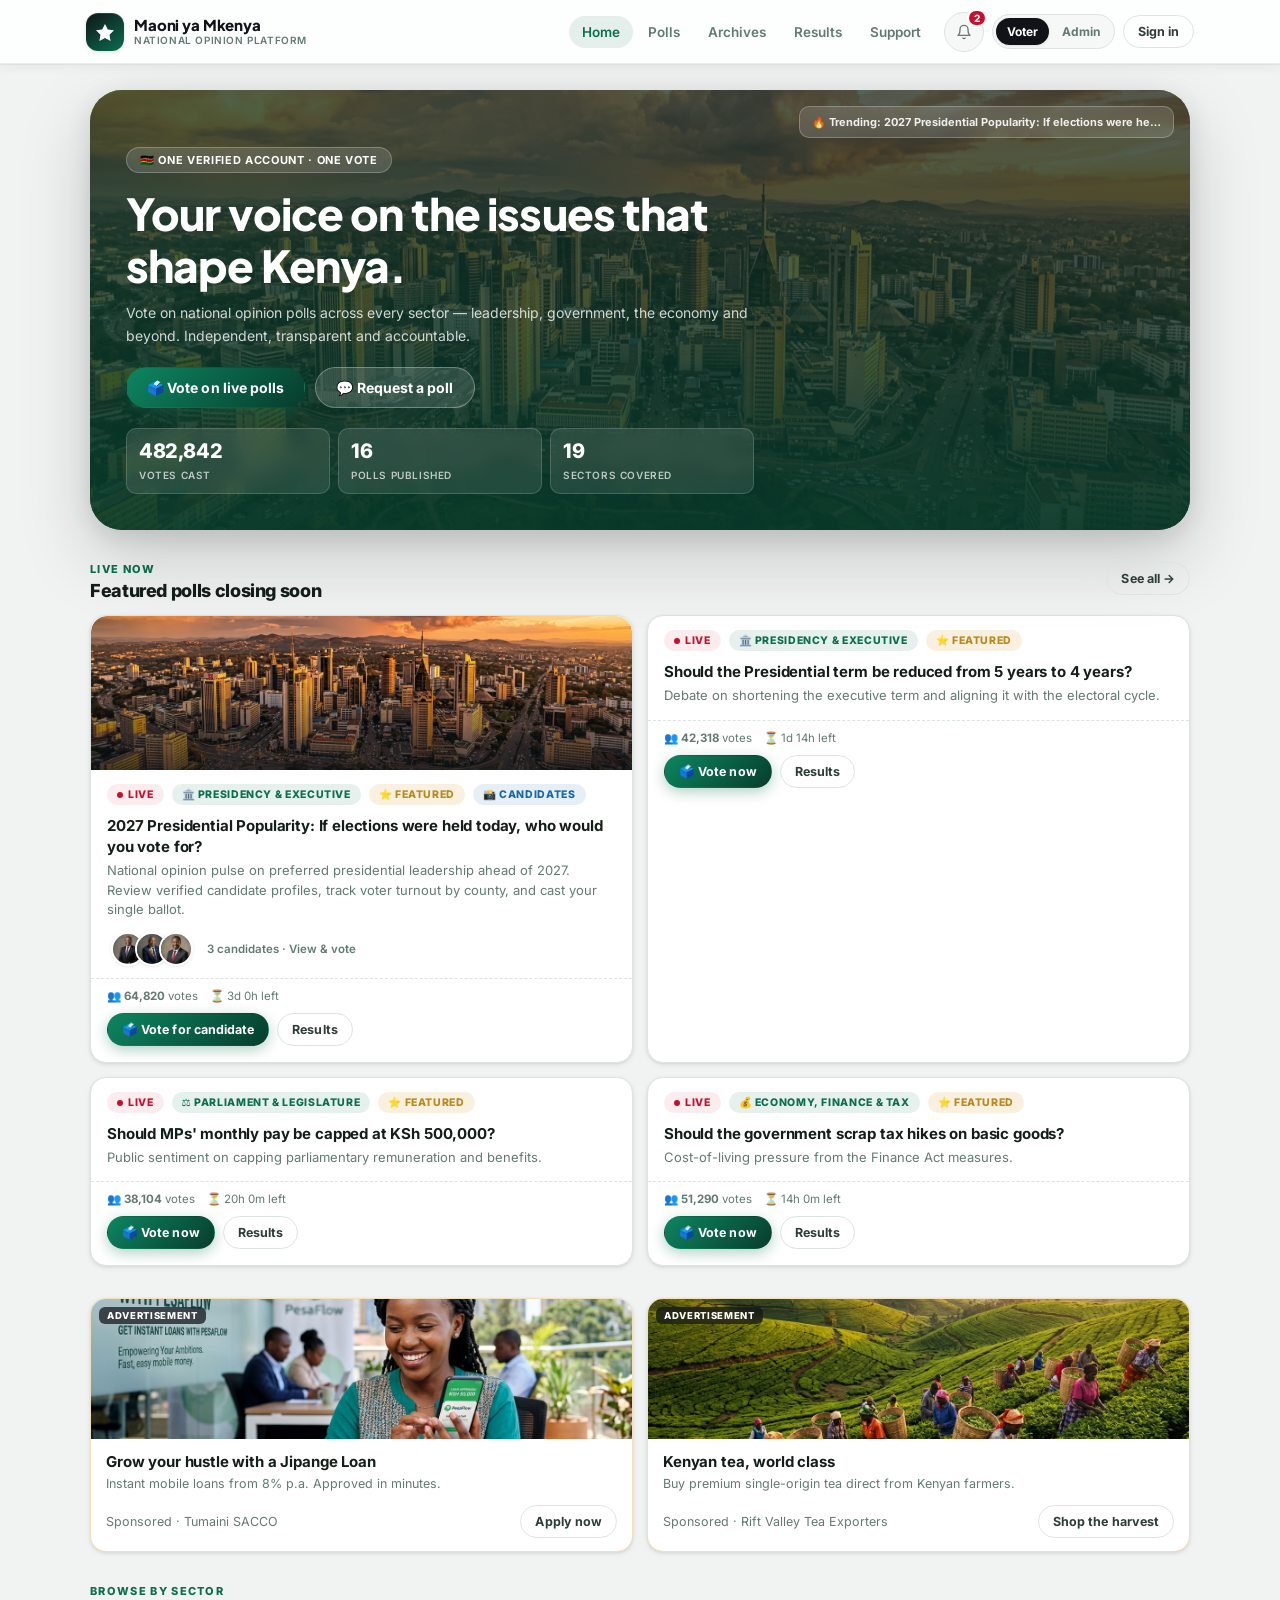
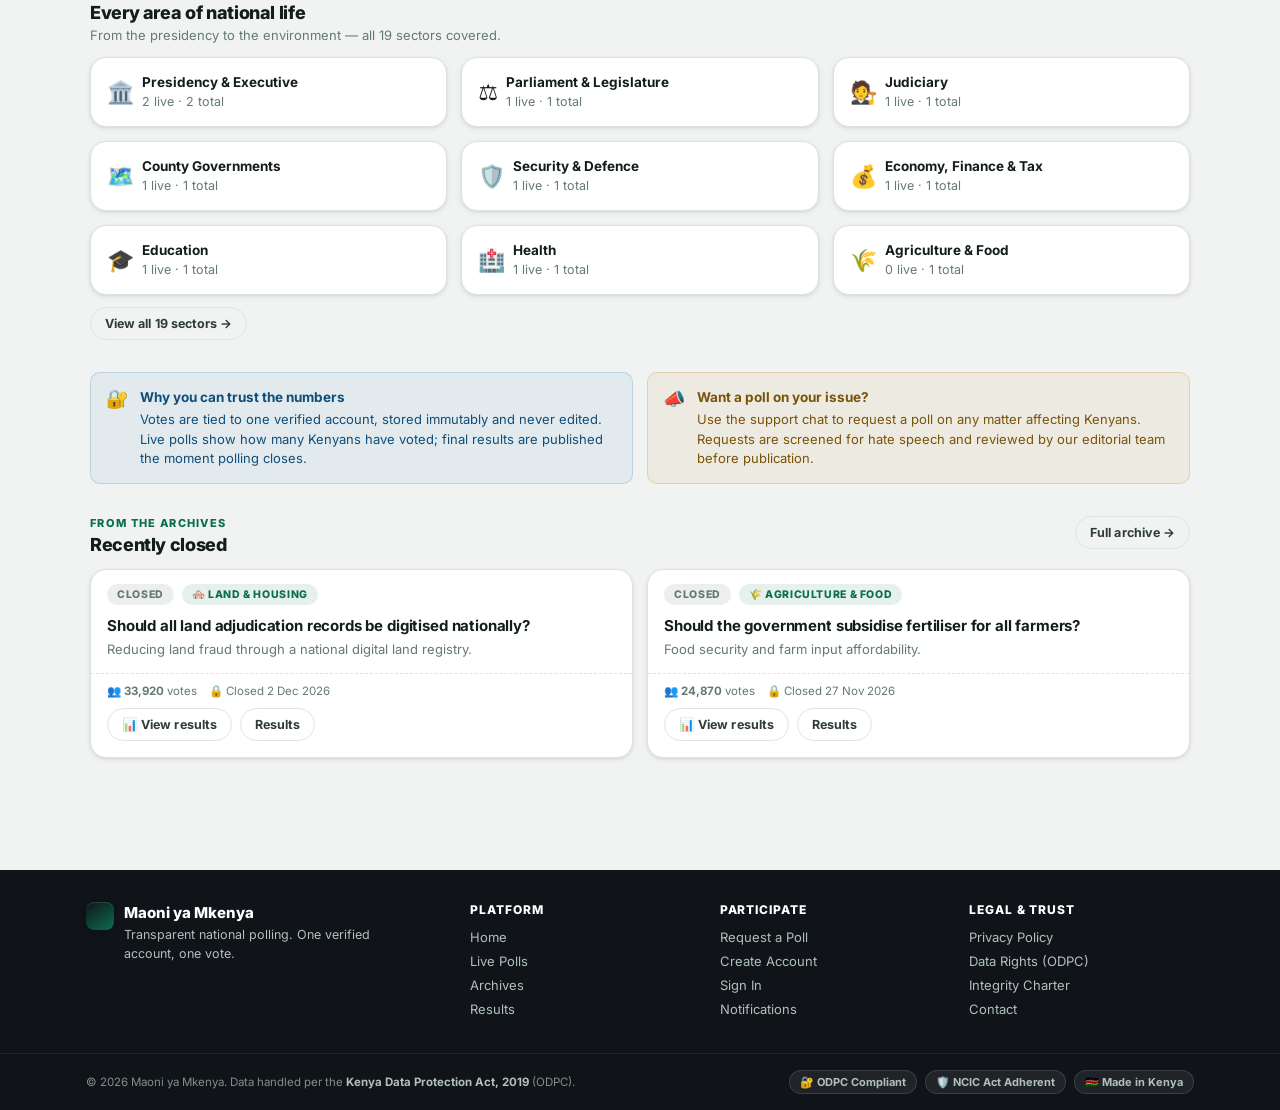
==== index.html @ e94c08b5 "feat: initial commit of Maoni ya Mkenya national polling platform with candidate photo polls" ====
<!DOCTYPE html>
<html lang="en">
<head>
  <meta charset="UTF-8" />
  <meta name="viewport" content="width=device-width, initial-scale=1.0, viewport-fit=cover" />
  <meta name="theme-color" content="#0b6e4f" />

  <!-- SEO -->
  <title>Maoni ya Mkenya — Kenya's National Opinion &amp; Polling Platform</title>
  <meta name="description" content="Vote on national opinion polls across every sector of Kenyan leadership, government and public life. One verified account, one vote. Transparent, independent and accountable." />
  <meta name="keywords" content="Kenya polls, national opinion, Kenya voting, Maoni ya Mkenya, Kenya democracy, citizen polls, Kenya government" />
  <link rel="canonical" href="https://maoniyamkenya.co.ke/" />

  <!-- Open Graph -->
  <meta property="og:type" content="website" />
  <meta property="og:site_name" content="Maoni ya Mkenya" />
  <meta property="og:title" content="Maoni ya Mkenya — Kenya's National Opinion Platform" />
  <meta property="og:description" content="Your voice on the issues that shape Kenya. Vote on national polls across every sector — leadership, economy, health, education and more." />
  <meta property="og:image" content="https://maoniyamkenya.co.ke/og-image.jpg" />
  <meta property="og:url" content="https://maoniyamkenya.co.ke/" />

  <!-- Twitter Card -->
  <meta name="twitter:card" content="summary_large_image" />
  <meta name="twitter:title" content="Maoni ya Mkenya — Kenya's National Opinion Platform" />
  <meta name="twitter:description" content="Vote on national polls. One verified account, one vote." />

  <!-- Schema.org -->
  <script type="application/ld+json">
  {
    "@context": "https://schema.org",
    "@type": "WebSite",
    "name": "Maoni ya Mkenya",
    "url": "https://maoniyamkenya.co.ke/",
    "description": "Kenya's national opinion and polling platform",
    "potentialAction": {
      "@type": "SearchAction",
      "target": "https://maoniyamkenya.co.ke/#/polls?q={search_term_string}",
      "query-input": "required name=search_term_string"
    }
  }
  </script>

  <!-- Favicon (inline SVG as data URI) -->
  <link rel="icon" type="image/svg+xml" href="data:image/svg+xml,%3Csvg xmlns='http://www.w3.org/2000/svg' viewBox='0 0 32 32'%3E%3Crect width='32' height='32' rx='8' fill='%23101418'/%3E%3Crect y='10' width='32' height='4' fill='%230b6e4f'/%3E%3Crect y='18' width='32' height='4' fill='%230b6e4f'/%3E%3Crect y='14' width='32' height='4' fill='%23c8102e'/%3E%3Ctext x='16' y='26' text-anchor='middle' fill='white' font-size='10' font-weight='800' font-family='system-ui'%3EMY%3C/text%3E%3C/svg%3E" />
  <link rel="apple-touch-icon" href="data:image/svg+xml,%3Csvg xmlns='http://www.w3.org/2000/svg' viewBox='0 0 32 32'%3E%3Crect width='32' height='32' rx='8' fill='%230b6e4f'/%3E%3Ctext x='16' y='22' text-anchor='middle' fill='white' font-size='14' font-weight='800' font-family='system-ui'%3EMY%3C/text%3E%3C/svg%3E" />

  <!-- Google Fonts -->
  <link rel="preconnect" href="https://fonts.googleapis.com" />
  <link rel="preconnect" href="https://fonts.gstatic.com" crossorigin />
  <link href="https://fonts.googleapis.com/css2?family=Inter:wght@400;500;600;700;800;900&family=Plus+Jakarta+Sans:wght@700;800;900&display=swap" rel="stylesheet" />

  <link rel="stylesheet" href="styles.css" />
</head>
<body>
  <header id="app-header">
    <div class="header-inner">
      <a class="brand" href="#/home" id="brand-link">
        <div class="brand-mark">
          <svg width="20" height="20" viewBox="0 0 20 20" fill="none" xmlns="http://www.w3.org/2000/svg">
            <path d="M10 2L12.8 7.4L19 8.3L14.5 12.7L15.6 19L10 16L4.4 19L5.5 12.7L1 8.3L7.2 7.4L10 2Z" fill="white" stroke="none"/>
          </svg>
        </div>
        <span class="brand-text">
          <strong>Maoni ya Mkenya</strong>
          <small>National Opinion Platform</small>
        </span>
      </a>

      <nav id="desktop-nav" class="top-nav" aria-label="Main navigation">
        <a href="#/home" data-nav="home">Home</a>
        <a href="#/polls" data-nav="polls">Polls</a>
        <a href="#/archives" data-nav="archives">Archives</a>
        <a href="#/results" data-nav="results">Results</a>
        <a href="#/support" data-nav="support">Support</a>
        <a href="#/admin" data-nav="admin" class="admin-only">Admin</a>
      </nav>

      <div class="header-actions">
        <a href="#/notifications" class="icon-btn" id="notif-btn" title="Notifications" aria-label="Notifications">
          <svg width="16" height="16" viewBox="0 0 24 24" fill="none" stroke="currentColor" stroke-width="2" stroke-linecap="round" stroke-linejoin="round"><path d="M18 8A6 6 0 0 0 6 8c0 7-3 9-3 9h18s-3-2-3-9"/><path d="M13.73 21a2 2 0 0 1-3.46 0"/></svg>
          <span class="badge" id="notif-count">0</span>
        </a>
        <div class="role-switch" id="role-switch" title="Switch viewer role">
          <button type="button" data-role="user" class="active" id="role-voter">Voter</button>
          <button type="button" data-role="admin" id="role-admin">Admin</button>
        </div>
        <a href="#/login" class="btn btn-ghost btn-sm" id="auth-btn">Sign in</a>
      </div>
    </div>
    <div id="session-strip" class="session-strip hidden"></div>
  </header>

  <main id="view" class="view" aria-live="polite" aria-atomic="false"></main>

  <footer id="app-footer">
    <div class="footer-inner">
      <div class="footer-brand">
        <div class="footer-logo">
          <div class="brand-mark brand-mark-sm"></div>
          <div>
            <strong>Maoni ya Mkenya</strong>
            <p>Transparent national polling. One verified account, one vote.</p>
          </div>
        </div>
      </div>
      <div class="footer-col">
        <h4>Platform</h4>
        <a href="#/home">Home</a>
        <a href="#/polls">Live Polls</a>
        <a href="#/archives">Archives</a>
        <a href="#/results">Results</a>
      </div>
      <div class="footer-col">
        <h4>Participate</h4>
        <a href="#/support">Request a Poll</a>
        <a href="#/signup">Create Account</a>
        <a href="#/login">Sign In</a>
        <a href="#/notifications">Notifications</a>
      </div>
      <div class="footer-col">
        <h4>Legal &amp; Trust</h4>
        <a href="#">Privacy Policy</a>
        <a href="#">Data Rights (ODPC)</a>
        <a href="#">Integrity Charter</a>
        <a href="#">Contact</a>
      </div>
    </div>
    <div class="footer-bottom">
      <div class="footer-bottom-inner">
        <p>© 2026 Maoni ya Mkenya. Data handled per the <strong>Kenya Data Protection Act, 2019</strong> (ODPC).</p>
        <div class="footer-badges">
          <span class="footer-badge">🔐 ODPC Compliant</span>
          <span class="footer-badge">🛡️ NCIC Act Adherent</span>
          <span class="footer-badge">🇰🇪 Made in Kenya</span>
        </div>
      </div>
    </div>
  </footer>

  <nav id="mobile-nav" class="bottom-nav" aria-label="Mobile navigation">
    <a href="#/home" data-nav="home" id="mn-home"><span>🏠</span>Home</a>
    <a href="#/polls" data-nav="polls" id="mn-polls"><span>🗳️</span>Polls</a>
    <a href="#/archives" data-nav="archives" id="mn-archives"><span>🗄️</span>Archive</a>
    <a href="#/support" data-nav="support" id="mn-support"><span>💬</span>Support</a>
    <a href="#/admin" data-nav="admin" class="admin-only" id="mn-admin"><span>📊</span>Admin</a>
  </nav>

  <div id="toast-root" class="toast-root" aria-live="assertive"></div>
  <div id="modal-root" role="dialog" aria-modal="true"></div>

  <!-- Page transition overlay -->
  <div id="page-transition" class="page-transition" aria-hidden="true"></div>

  <script src="app.js"></script>
</body>
</html>
---- styles.css ----
/* ============================================================
   Maoni ya Mkenya — Design System v2.0 (Market-Ready)
   Mobile-first. Kenya flag colours + modern premium UI.
   Inter + Plus Jakarta Sans typography.
   ============================================================ */

/* ---------- Google Fonts fallback stack ---------- */
@import url('https://fonts.googleapis.com/css2?family=Inter:wght@400;500;600;700;800;900&family=Plus+Jakarta+Sans:wght@700;800;900&display=swap');

:root {
  /* Brand colours */
  --ke-black:      #101418;
  --ke-ink:        #1b2228;
  --ke-red:        #c8102e;
  --ke-red-deep:   #8f0b20;
  --ke-green:      #0b6e4f;
  --ke-green-2:    #0d8560;
  --ke-green-deep: #073d2c;
  --ke-white:      #ffffff;
  --ke-gold:       #d9a441;
  --ke-gold-deep:  #b8891e;

  /* Semantic surface */
  --bg:        #f0f3f2;
  --bg-2:      #e8ede9;
  --surface:   #ffffff;
  --surface-2: #f5f8f6;
  --surface-3: #edf2ef;
  --line:      #dde4e0;
  --line-2:    #c8d2ce;
  --text:      #141e18;
  --text-2:    #2e3d36;
  --muted:     #637a72;
  --muted-2:   #8a9e97;

  /* Status */
  --ok:     #0b6e4f;
  --warn:   #c98a15;
  --danger: #c8102e;
  --info:   #1668a8;

  /* Radius */
  --r-xs: 6px;
  --r-s:  10px;
  --r:    16px;
  --r-l:  22px;
  --r-xl: 32px;

  /* Shadow */
  --sh-xs: 0 1px 2px rgba(16,20,24,.04), 0 1px 4px rgba(16,20,24,.06);
  --sh-s:  0 2px 6px rgba(16,20,24,.06), 0 1px 3px rgba(16,20,24,.08);
  --sh:    0 6px 20px rgba(16,20,24,.09), 0 2px 6px rgba(16,20,24,.06);
  --sh-l:  0 16px 48px rgba(16,20,24,.14), 0 4px 12px rgba(16,20,24,.08);
  --sh-xl: 0 28px 72px rgba(16,20,24,.18), 0 8px 24px rgba(16,20,24,.1);

  /* Layout */
  --header-h: 64px;
  --maxw:     1140px;

  /* Transitions */
  --t-fast: .12s ease;
  --t:      .22s ease;
  --t-slow: .4s cubic-bezier(.22,1,.36,1);
}

/* ---------- Reset ---------- */
*, *::before, *::after { box-sizing: border-box; }

html {
  scroll-behavior: smooth;
  font-size: 16px;
}

html, body {
  margin: 0; padding: 0;
  background: var(--bg);
  color: var(--text);
  -webkit-font-smoothing: antialiased;
  -moz-osx-font-smoothing: grayscale;
  text-rendering: optimizeLegibility;
}

body {
  font-family: 'Inter', 'Segoe UI', system-ui, -apple-system, 'Helvetica Neue', Arial, sans-serif;
  padding-top: var(--header-h);
  padding-bottom: 80px; /* space for mobile bottom nav */
  min-height: 100vh;
}

img { max-width: 100%; display: block; object-fit: cover; }
a { color: inherit; text-decoration: none; }
button { font: inherit; cursor: pointer; }
input, select, textarea { font: inherit; }

.hidden { display: none !important; }

/* ---------- Header ---------- */
#app-header {
  position: fixed;
  top: 0; left: 0; right: 0;
  z-index: 50;
  height: var(--header-h);
  background: rgba(255, 255, 255, .88);
  backdrop-filter: saturate(180%) blur(16px);
  -webkit-backdrop-filter: saturate(180%) blur(16px);
  border-bottom: 1px solid rgba(220, 232, 226, .7);
  box-shadow: 0 1px 0 rgba(16,20,24,.04), 0 2px 12px rgba(16,20,24,.06);
}

.header-inner {
  max-width: var(--maxw);
  margin: 0 auto;
  height: 100%;
  display: flex;
  align-items: center;
  gap: 10px;
  padding: 0 16px;
}

/* Brand */
.brand {
  display: flex;
  align-items: center;
  gap: 10px;
  margin-right: auto;
  text-decoration: none;
}

.brand-mark {
  width: 38px; height: 38px;
  border-radius: 12px;
  background: linear-gradient(145deg, var(--ke-black) 0%, var(--ke-green) 100%);
  display: grid;
  place-items: center;
  box-shadow: var(--sh-s), inset 0 1px 0 rgba(255,255,255,.12);
  transition: transform var(--t-fast), box-shadow var(--t-fast);
  flex-shrink: 0;
}

.brand-mark-sm {
  width: 28px; height: 28px;
  border-radius: 8px;
  background: linear-gradient(145deg, var(--ke-black), var(--ke-green));
}

.brand:hover .brand-mark {
  transform: scale(1.06) rotate(-2deg);
  box-shadow: var(--sh);
}

.brand-text {
  display: flex;
  flex-direction: column;
  line-height: 1.1;
}

.brand-text strong {
  font-family: 'Plus Jakarta Sans', 'Inter', system-ui, sans-serif;
  font-size: 15px;
  font-weight: 800;
  color: var(--ke-black);
  letter-spacing: -.01em;
}

.brand-text small {
  font-size: 10px;
  font-weight: 600;
  color: var(--muted);
  letter-spacing: .06em;
  text-transform: uppercase;
  margin-top: 1px;
}

/* Desktop nav */
.top-nav { display: none; gap: 2px; }

.top-nav a {
  padding: 8px 13px;
  border-radius: 999px;
  font-size: 13.5px;
  font-weight: 600;
  color: var(--muted);
  transition: background var(--t-fast), color var(--t-fast);
}

.top-nav a:hover {
  background: var(--surface-3);
  color: var(--text);
}

.top-nav a.active {
  background: rgba(11, 110, 79, .1);
  color: var(--ke-green);
}

/* Header actions */
.header-actions { display: flex; align-items: center; gap: 8px; }

.icon-btn {
  position: relative;
  width: 40px; height: 40px;
  display: grid; place-items: center;
  border-radius: 50%;
  background: var(--surface-2);
  border: 1px solid var(--line);
  color: var(--muted);
  font-size: 16px;
  transition: background var(--t-fast), border-color var(--t-fast), transform var(--t-fast);
}

.icon-btn:hover {
  background: var(--surface-3);
  border-color: var(--line-2);
  transform: scale(1.05);
}

.badge {
  position: absolute; top: -4px; right: -4px;
  min-width: 18px; height: 18px; padding: 0 5px;
  background: var(--ke-red);
  color: #fff;
  border-radius: 999px;
  font-size: 10px; font-weight: 800;
  display: grid; place-items: center;
  border: 2px solid #fff;
  animation: badge-pop .3s cubic-bezier(.34,1.56,.64,1);
}

@keyframes badge-pop {
  from { transform: scale(0); }
  to { transform: scale(1); }
}

/* Role switch */
.role-switch {
  display: none;
  background: var(--surface-2);
  border: 1px solid var(--line);
  border-radius: 999px;
  padding: 3px;
  gap: 2px;
}

.role-switch button {
  border: 0; background: none;
  font-size: 12px; font-weight: 700;
  color: var(--muted);
  padding: 6px 11px; border-radius: 999px;
  transition: all var(--t-fast);
}

.role-switch button.active {
  background: var(--ke-black);
  color: #fff;
  box-shadow: var(--sh-xs);
}

/* Session strip */
.session-strip {
  max-width: var(--maxw);
  margin: 0 auto;
  padding: 6px 16px 10px;
  font-size: 12px;
  color: var(--muted);
  display: flex;
  align-items: center;
  gap: 8px;
  flex-wrap: wrap;
  border-top: 1px solid var(--line);
}

.session-strip .pill {
  background: rgba(11, 110, 79, .1);
  color: var(--ke-green);
  border-radius: 999px;
  padding: 3px 10px;
  font-weight: 700;
  font-size: 11.5px;
}

/* ---------- Buttons ---------- */
.btn {
  display: inline-flex;
  align-items: center;
  justify-content: center;
  gap: 7px;
  border: 1.5px solid transparent;
  border-radius: 999px;
  padding: 11px 20px;
  font-size: 14px;
  font-weight: 700;
  letter-spacing: .005em;
  background: var(--ke-green);
  color: #fff;
  transition: transform var(--t-fast), box-shadow var(--t-fast), background var(--t-fast), border-color var(--t-fast);
  white-space: nowrap;
  cursor: pointer;
  text-decoration: none;
  position: relative;
  overflow: hidden;
}

.btn::after {
  content: '';
  position: absolute;
  inset: 0;
  background: rgba(255,255,255,0);
  transition: background var(--t-fast);
  border-radius: inherit;
}

.btn:hover::after { background: rgba(255,255,255,.1); }

.btn:hover {
  transform: translateY(-2px);
  box-shadow: var(--sh);
}

.btn:active { transform: translateY(0); box-shadow: none; }

.btn-primary {
  background: linear-gradient(135deg, var(--ke-green-2), var(--ke-green-deep));
  box-shadow: 0 4px 14px rgba(11,110,79,.32);
}

.btn-primary:hover {
  box-shadow: 0 8px 24px rgba(11,110,79,.4);
}

.btn-red {
  background: linear-gradient(135deg, var(--ke-red), var(--ke-red-deep));
  box-shadow: 0 4px 14px rgba(200,16,46,.28);
}

.btn-dark {
  background: linear-gradient(135deg, #1b2228, var(--ke-black));
  box-shadow: 0 4px 14px rgba(16,20,24,.24);
}

.btn-ghost {
  background: transparent;
  color: var(--text-2);
  border-color: var(--line);
}

.btn-ghost:hover {
  background: var(--surface-2);
  border-color: var(--line-2);
}

.btn-block { width: 100%; }
.btn-sm { padding: 8px 14px; font-size: 12.5px; }
.btn-xs { padding: 5px 10px; font-size: 11.5px; }
.btn[disabled] { opacity: .5; pointer-events: none; cursor: not-allowed; }

/* ---------- Layout ---------- */
.view {
  max-width: var(--maxw);
  margin: 0 auto;
  padding: 20px 14px 36px;
  animation: view-enter .3s cubic-bezier(.22,1,.36,1);
}

@keyframes view-enter {
  from { opacity: 0; transform: translateY(10px); }
  to   { opacity: 1; transform: none; }
}

.section { margin-bottom: 32px; }

.section-head {
  display: flex;
  align-items: flex-start;
  justify-content: space-between;
  gap: 10px;
  margin-bottom: 14px;
}

.section-head h2 { font-size: 18px; margin: 0; font-weight: 800; letter-spacing: -.02em; }
.section-head p  { margin: 4px 0 0; font-size: 13px; color: var(--muted); }

.eyebrow {
  font-size: 11px;
  font-weight: 800;
  letter-spacing: .12em;
  text-transform: uppercase;
  color: var(--ke-green);
  display: block;
  margin-bottom: 4px;
}

.grid { display: grid; gap: 14px; }
.grid-2 { grid-template-columns: 1fr; }
.grid-3 { grid-template-columns: 1fr; }

/* ---------- Cards ---------- */
.card {
  background: var(--surface);
  border: 1px solid var(--line);
  border-radius: var(--r);
  box-shadow: var(--sh-s);
  overflow: hidden;
  transition: transform var(--t), box-shadow var(--t), border-color var(--t);
}

.card:hover {
  transform: translateY(-2px);
  box-shadow: var(--sh);
  border-color: var(--line-2);
}

.card-pad { padding: 16px; }
.card-head { padding: 16px 16px 0; }
.card-title { font-size: 15px; font-weight: 700; margin: 0 0 4px; line-height: 1.4; letter-spacing: -.01em; }
.card-desc { font-size: 13px; color: var(--muted); margin: 0; line-height: 1.5; }

/* ---------- Hero ---------- */
.hero {
  position: relative;
  border-radius: var(--r-xl);
  overflow: hidden;
  color: #fff;
  min-height: 320px;
  display: flex;
  align-items: flex-end;
  background: linear-gradient(150deg, rgba(7,61,44,.96), rgba(16,20,24,.94));
  box-shadow: var(--sh-xl);
  isolation: isolate;
}

.hero-media {
  position: absolute;
  inset: 0;
  background-size: cover;
  background-position: center;
  opacity: .4;
  transition: opacity .6s ease;
  will-change: opacity;
}

.hero::before {
  content: '';
  position: absolute;
  inset: 0;
  background: linear-gradient(
    to top,
    rgba(7,61,44,.85) 0%,
    rgba(7,61,44,.4) 50%,
    rgba(16,20,24,.3) 100%
  );
  z-index: 1;
}

.hero-content {
  position: relative;
  z-index: 2;
  padding: 28px 22px;
  max-width: 680px;
  width: 100%;
}

.hero-tag {
  display: inline-flex;
  align-items: center;
  gap: 6px;
  background: rgba(255,255,255,.14);
  border: 1px solid rgba(255,255,255,.24);
  border-radius: 999px;
  padding: 5px 13px;
  font-size: 11px;
  font-weight: 700;
  letter-spacing: .06em;
  text-transform: uppercase;
  margin-bottom: 14px;
  backdrop-filter: blur(8px);
}

.hero h1 {
  font-family: 'Plus Jakarta Sans', 'Inter', system-ui, sans-serif;
  font-size: 26px;
  line-height: 1.2;
  margin: 0 0 10px;
  font-weight: 900;
  letter-spacing: -.02em;
}

.hero p { font-size: 14px; color: rgba(255,255,255,.8); margin: 0 0 20px; line-height: 1.6; }

.hero-actions { display: flex; gap: 10px; flex-wrap: wrap; }

.hero-stats {
  display: grid;
  grid-template-columns: repeat(3, 1fr);
  gap: 8px;
  margin-top: 20px;
}

.hero-stat {
  background: rgba(255,255,255,.1);
  border: 1px solid rgba(255,255,255,.16);
  border-radius: var(--r-s);
  padding: 10px 12px;
  backdrop-filter: blur(8px);
}

.hero-stat strong {
  display: block;
  font-size: 20px;
  font-weight: 800;
  letter-spacing: -.02em;
}

.hero-stat span {
  font-size: 10px;
  color: rgba(255,255,255,.7);
  text-transform: uppercase;
  letter-spacing: .06em;
  font-weight: 600;
}

/* Hero trending ticker */
.hero-ticker {
  position: absolute;
  top: 16px; right: 16px;
  z-index: 2;
  background: rgba(255,255,255,.14);
  border: 1px solid rgba(255,255,255,.24);
  border-radius: var(--r-s);
  padding: 8px 12px;
  font-size: 11px;
  font-weight: 700;
  color: rgba(255,255,255,.9);
  backdrop-filter: blur(8px);
  display: none;
}

/* ---------- Sector chips ---------- */
.chip-row {
  display: flex;
  gap: 8px;
  overflow-x: auto;
  padding: 4px 2px 12px;
  scrollbar-width: none;
  -webkit-overflow-scrolling: touch;
}

.chip-row::-webkit-scrollbar { display: none; }

.chip {
  flex: 0 0 auto;
  border: 1.5px solid var(--line);
  background: var(--surface);
  color: var(--muted);
  border-radius: 999px;
  padding: 8px 15px;
  font-size: 12.5px;
  font-weight: 600;
  white-space: nowrap;
  transition: all var(--t-fast);
  cursor: pointer;
}

.chip:hover { border-color: var(--ke-green); color: var(--ke-green); background: rgba(11,110,79,.05); }
.chip.active { background: var(--ke-black); border-color: var(--ke-black); color: #fff; }

/* ---------- Poll card ---------- */
.poll-card {
  display: flex;
  flex-direction: column;
  cursor: pointer;
}

.poll-top {
  display: flex;
  align-items: center;
  gap: 8px;
  padding: 14px 16px 0;
  flex-wrap: wrap;
}

/* Tags */
.tag {
  font-size: 10.5px;
  font-weight: 800;
  letter-spacing: .06em;
  text-transform: uppercase;
  border-radius: 999px;
  padding: 4px 10px;
  background: rgba(11,110,79,.1);
  color: var(--ke-green);
  white-space: nowrap;
}

.tag.live {
  background: rgba(200,16,46,.08);
  color: var(--ke-red);
}

.tag.live::before {
  content: '';
  display: inline-block;
  width: 6px; height: 6px;
  border-radius: 50%;
  background: var(--ke-red);
  margin-right: 5px;
  animation: pulse 1.5s ease infinite;
}

@keyframes pulse {
  0%, 100% { opacity: 1; transform: scale(1); }
  50% { opacity: .3; transform: scale(.9); }
}

.tag.closed { background: rgba(107,122,118,.12); color: var(--muted); }
.tag.sponsored { background: rgba(217,164,65,.16); color: var(--ke-gold-deep); }
.tag.ok { background: rgba(11,110,79,.1); color: var(--ke-green); }
.tag.danger { background: rgba(200,16,46,.1); color: var(--ke-red); }
.tag.info { background: rgba(22,104,168,.1); color: var(--info); }
.tag.warn { background: rgba(201,138,21,.12); color: var(--warn); }

.poll-body { padding: 10px 16px 4px; }

.poll-meta {
  display: flex;
  align-items: center;
  gap: 12px;
  font-size: 11.5px;
  color: var(--muted);
  padding: 10px 16px;
  border-top: 1px dashed var(--line);
  margin-top: 10px;
  flex-wrap: wrap;
}

.poll-foot {
  padding: 0 16px 16px;
  display: flex;
  gap: 8px;
  align-items: center;
}

/* ---------- Option voting ---------- */
.options { display: grid; gap: 10px; padding: 14px 16px 4px; }

.option {
  position: relative;
  display: flex;
  align-items: center;
  gap: 12px;
  border: 1.5px solid var(--line);
  border-radius: var(--r-s);
  padding: 13px 14px;
  background: var(--surface);
  text-align: left;
  overflow: hidden;
  transition: border-color var(--t-fast), background var(--t-fast), transform var(--t-fast), box-shadow var(--t-fast);
  cursor: pointer;
}

.option:hover {
  border-color: var(--ke-green);
  transform: translateX(3px);
  box-shadow: var(--sh-xs);
}

.option.selected {
  border-color: var(--ke-green);
  background: rgba(11,110,79,.05);
}

.option .radio {
  width: 20px; height: 20px;
  flex: 0 0 auto;
  border-radius: 50%;
  border: 2px solid var(--line-2);
  display: grid; place-items: center;
  transition: border-color var(--t-fast);
}

.option.selected .radio { border-color: var(--ke-green); }

.option.selected .radio::after {
  content: '';
  width: 10px; height: 10px;
  border-radius: 50%;
  background: var(--ke-green);
  animation: radio-fill .15s ease;
}

@keyframes radio-fill {
  from { transform: scale(0); }
  to { transform: scale(1); }
}

.option-label { font-size: 14px; font-weight: 600; position: relative; z-index: 1; }
.option-pct { margin-left: auto; color: var(--muted); font-weight: 700; font-size: 13px; position: relative; z-index: 1; }

.option .fill {
  position: absolute; left: 0; top: 0; bottom: 0;
  background: rgba(11,110,79,.08);
  z-index: 0;
  transition: width .6s cubic-bezier(.22,1,.36,1);
  border-radius: 0 var(--r-xs) var(--r-xs) 0;
}

.option.locked { cursor: default; }
.option.locked:hover { border-color: var(--line); transform: none; box-shadow: none; }

/* ---------- Result bars ---------- */
.bar-row { margin-bottom: 14px; }

.bar-row:last-child { margin-bottom: 0; }

.bar-top {
  display: flex;
  justify-content: space-between;
  align-items: center;
  font-size: 13.5px;
  margin-bottom: 7px;
}

.bar-top strong { font-weight: 700; }

.bar-track {
  height: 11px;
  background: var(--surface-3);
  border-radius: 999px;
  overflow: hidden;
  border: 1px solid var(--line);
}

.bar-fill {
  height: 100%;
  border-radius: 999px;
  background: linear-gradient(90deg, var(--ke-green), var(--ke-green-2));
  transition: width .7s cubic-bezier(.22,1,.36,1);
}

.bar-fill.lead {
  background: linear-gradient(90deg, var(--ke-black), var(--ke-green));
}

/* ---------- Stat tiles ---------- */
.stat-grid { display: grid; grid-template-columns: repeat(2, 1fr); gap: 12px; }

.stat {
  background: var(--surface);
  border: 1px solid var(--line);
  border-radius: var(--r);
  padding: 14px 16px;
  box-shadow: var(--sh-xs);
  transition: transform var(--t-fast), box-shadow var(--t-fast);
}

.stat:hover { transform: translateY(-2px); box-shadow: var(--sh-s); }

.stat span { font-size: 11px; color: var(--muted); text-transform: uppercase; letter-spacing: .07em; font-weight: 700; }
.stat strong { display: block; font-size: 26px; margin-top: 6px; letter-spacing: -.03em; font-weight: 800; }
.stat small { font-size: 11.5px; color: var(--ok); font-weight: 700; margin-top: 2px; display: block; }
.stat small.down { color: var(--danger); }
.stat small.neutral { color: var(--muted); }

/* ---------- Notice / alert ---------- */
.notice {
  display: flex;
  gap: 12px;
  align-items: flex-start;
  border-radius: var(--r-s);
  padding: 14px 15px;
  font-size: 13px;
  border: 1px solid;
  line-height: 1.5;
}

.notice .ic { font-size: 18px; line-height: 1.2; flex-shrink: 0; margin-top: 1px; }
.notice strong { display: block; margin-bottom: 3px; font-size: 13.5px; }
.notice.info   { background: rgba(22,104,168,.06); border-color: rgba(22,104,168,.2); color: #0f4e7a; }
.notice.warn   { background: rgba(201,138,21,.07); border-color: rgba(201,138,21,.28); color: #7a520a; }
.notice.ok     { background: rgba(11,110,79,.06); border-color: rgba(11,110,79,.2); color: #074d35; }
.notice.danger { background: rgba(200,16,46,.06); border-color: rgba(200,16,46,.22); color: #7a0b1c; }

/* ---------- Ad cards ---------- */
.ad-card {
  border: 1.5px solid rgba(217,164,65,.35);
  border-radius: var(--r);
  overflow: hidden;
  background: var(--surface);
  box-shadow: var(--sh-s);
  transition: transform var(--t), box-shadow var(--t);
}

.ad-card:hover { transform: translateY(-2px); box-shadow: var(--sh); }

.ad-media {
  height: 140px;
  background: #0b3d2c;
  background-size: cover;
  background-position: center;
  position: relative;
}

.ad-media .ad-flag {
  position: absolute;
  top: 8px; left: 8px;
  font-size: 9.5px;
  font-weight: 800;
  letter-spacing: .07em;
  background: rgba(16,20,24,.72);
  color: #fff;
  border-radius: var(--r-xs);
  padding: 3px 8px;
  text-transform: uppercase;
  backdrop-filter: blur(4px);
}

.ad-body { padding: 13px 15px; }
.ad-body h4 { margin: 0 0 4px; font-size: 15px; font-weight: 700; letter-spacing: -.01em; }
.ad-body p  { margin: 0 0 11px; font-size: 12.5px; color: var(--muted); line-height: 1.5; }

/* ---------- Chat / Support ---------- */
.chat-wrap {
  display: flex;
  flex-direction: column;
  height: 62vh;
  min-height: 440px;
  border-radius: var(--r);
  overflow: hidden;
}

.chat-head {
  display: flex;
  align-items: center;
  gap: 12px;
  padding: 14px 16px;
  border-bottom: 1px solid var(--line);
  background: var(--surface);
}

.avatar {
  width: 38px; height: 38px;
  border-radius: 50%;
  background: linear-gradient(135deg, var(--ke-black), var(--ke-green));
  color: #fff;
  display: grid;
  place-items: center;
  font-weight: 800;
  font-size: 12px;
  flex-shrink: 0;
  box-shadow: var(--sh-s);
}

.chat-log {
  flex: 1;
  overflow-y: auto;
  padding: 16px;
  display: flex;
  flex-direction: column;
  gap: 10px;
  background: var(--surface-2);
  scroll-behavior: smooth;
}

.msg {
  max-width: 85%;
  padding: 11px 14px;
  border-radius: 16px;
  font-size: 13.5px;
  line-height: 1.5;
  box-shadow: var(--sh-xs);
  animation: msg-in .22s ease;
}

@keyframes msg-in {
  from { opacity: 0; transform: translateY(8px); }
  to   { opacity: 1; transform: none; }
}

.msg.bot {
  align-self: flex-start;
  background: var(--surface);
  border: 1px solid var(--line);
  border-bottom-left-radius: 4px;
}

.msg.me {
  align-self: flex-end;
  background: linear-gradient(135deg, var(--ke-green), var(--ke-green-deep));
  color: #fff;
  border-bottom-right-radius: 4px;
}

.msg.blocked {
  align-self: flex-end;
  background: rgba(200,16,46,.08);
  color: var(--ke-red-deep);
  border: 1px solid rgba(200,16,46,.25);
  border-bottom-right-radius: 4px;
}

.msg .msg-time {
  display: block;
  font-size: 10px;
  opacity: .65;
  margin-top: 5px;
}

.chat-input {
  display: flex;
  gap: 8px;
  padding: 10px;
  border-top: 1px solid var(--line);
  background: var(--surface);
}

.chat-input input {
  flex: 1;
  border: 1.5px solid var(--line);
  border-radius: 999px;
  padding: 11px 16px;
  font-size: 14px;
  background: var(--surface-2);
  color: var(--text);
  transition: border-color var(--t-fast), box-shadow var(--t-fast);
}

.chat-input input:focus {
  outline: none;
  border-color: var(--ke-green);
  box-shadow: 0 0 0 3px rgba(11,110,79,.12);
}

/* ---------- Forms ---------- */
.field { margin-bottom: 14px; }

.field label {
  display: block;
  font-size: 12.5px;
  font-weight: 700;
  margin-bottom: 7px;
  color: var(--text-2);
  letter-spacing: .01em;
}

.input,
select.input,
textarea.input {
  width: 100%;
  border: 1.5px solid var(--line);
  border-radius: var(--r-s);
  padding: 12px 14px;
  font-size: 14px;
  background: var(--surface);
  color: var(--text);
  transition: border-color var(--t-fast), box-shadow var(--t-fast);
}

.input:focus,
select.input:focus,
textarea.input:focus {
  outline: none;
  border-color: var(--ke-green);
  box-shadow: 0 0 0 3px rgba(11,110,79,.12);
}

textarea.input { min-height: 96px; resize: vertical; }
.hint { font-size: 11.5px; color: var(--muted); margin-top: 6px; line-height: 1.5; }
.form-row { display: grid; gap: 0; }

/* Auth */
.auth-shell { max-width: 440px; margin: 8px auto; }
.auth-switch { text-align: center; margin-top: 16px; font-size: 13px; color: var(--muted); }
.auth-switch a { color: var(--ke-green); font-weight: 700; }

/* Divider */
.divider { height: 1px; background: var(--line); margin: 18px 0; }
.divider-text {
  display: flex;
  align-items: center;
  gap: 10px;
  color: var(--muted);
  font-size: 12px;
  font-weight: 600;
  margin: 18px 0;
}
.divider-text::before,
.divider-text::after {
  content: '';
  flex: 1;
  height: 1px;
  background: var(--line);
}

/* ---------- Lists ---------- */
.list { display: grid; gap: 8px; }

.list-row {
  display: flex;
  align-items: center;
  gap: 12px;
  padding: 12px 14px;
  background: var(--surface);
  border: 1px solid var(--line);
  border-radius: var(--r-s);
  transition: border-color var(--t-fast), box-shadow var(--t-fast), transform var(--t-fast);
}

.list-row:hover { border-color: var(--line-2); transform: translateX(2px); box-shadow: var(--sh-xs); }

.list-row .lr-ic {
  width: 36px; height: 36px;
  flex: 0 0 auto;
  border-radius: 10px;
  display: grid; place-items: center;
  background: var(--surface-3);
  font-size: 16px;
}

.list-row .lr-main { flex: 1; min-width: 0; }
.list-row .lr-main strong { display: block; font-size: 13.5px; font-weight: 700; }
.list-row .lr-main span  { font-size: 12px; color: var(--muted); display: block; margin-top: 2px; line-height: 1.4; }
.list-row.unread { border-left: 3px solid var(--ke-green); padding-left: 11px; }

/* ---------- Tabs ---------- */
.tabs {
  display: flex;
  gap: 4px;
  border-bottom: 1px solid var(--line);
  margin-bottom: 16px;
  overflow-x: auto;
  scrollbar-width: none;
}
.tabs::-webkit-scrollbar { display: none; }

.tabs button {
  border: 0;
  background: none;
  padding: 10px 14px;
  font-size: 13px;
  font-weight: 700;
  color: var(--muted);
  border-bottom: 2.5px solid transparent;
  white-space: nowrap;
  transition: color var(--t-fast), border-color var(--t-fast);
  cursor: pointer;
}

.tabs button.active  { color: var(--ke-green); border-bottom-color: var(--ke-green); }
.tabs button:hover:not(.active) { color: var(--text); }

/* ---------- Table ---------- */
.table-scroll {
  overflow-x: auto;
  border: 1px solid var(--line);
  border-radius: var(--r-s);
  background: var(--surface);
  box-shadow: var(--sh-xs);
}

table { width: 100%; border-collapse: collapse; font-size: 13px; min-width: 480px; }
th, td { text-align: left; padding: 11px 13px; border-bottom: 1px solid var(--line); }
th { background: var(--surface-2); font-size: 10.5px; text-transform: uppercase; letter-spacing: .07em; color: var(--muted); font-weight: 800; }
tr:last-child td { border-bottom: 0; }
tr:hover td { background: var(--surface-2); }
td a { color: var(--ke-green); font-weight: 600; }

/* ---------- Bottom nav ---------- */
.bottom-nav {
  position: fixed;
  bottom: 0; left: 0; right: 0;
  z-index: 45;
  display: flex;
  background: rgba(255,255,255,.96);
  backdrop-filter: blur(16px);
  -webkit-backdrop-filter: blur(16px);
  border-top: 1px solid var(--line);
  padding-bottom: env(safe-area-inset-bottom);
  box-shadow: 0 -2px 16px rgba(16,20,24,.07);
}

.bottom-nav a {
  flex: 1;
  display: flex;
  flex-direction: column;
  align-items: center;
  gap: 3px;
  padding: 9px 2px 8px;
  font-size: 10px;
  font-weight: 700;
  color: var(--muted);
  letter-spacing: .02em;
  transition: color var(--t-fast), transform var(--t-fast);
}

.bottom-nav a span { font-size: 18px; line-height: 1; }
.bottom-nav a.active { color: var(--ke-green); }
.bottom-nav a:active { transform: scale(.92); }

/* ---------- Footer ---------- */
#app-footer {
  background: var(--ke-black);
  color: #b0c0bb;
  margin-top: 16px;
}

.footer-inner {
  max-width: var(--maxw);
  margin: 0 auto;
  padding: 32px 16px 28px;
  display: grid;
  gap: 24px;
}

.footer-brand .footer-logo {
  display: flex;
  align-items: flex-start;
  gap: 10px;
}

.footer-brand strong { color: #fff; font-size: 15px; font-weight: 800; }
.footer-brand p { margin: 4px 0 0; font-size: 12.5px; line-height: 1.5; max-width: 260px; }

.footer-col h4 { color: #fff; font-size: 12px; font-weight: 800; letter-spacing: .08em; text-transform: uppercase; margin: 0 0 12px; }
.footer-col a  { display: block; font-size: 13px; margin-bottom: 8px; transition: color var(--t-fast); }
.footer-col a:hover { color: #fff; }

.footer-bottom { border-top: 1px solid rgba(255,255,255,.08); }
.footer-bottom-inner {
  max-width: var(--maxw);
  margin: 0 auto;
  padding: 16px;
  display: flex;
  flex-wrap: wrap;
  align-items: center;
  justify-content: space-between;
  gap: 12px;
}

.footer-bottom p { margin: 0; font-size: 11.5px; color: #7f8f8a; }
.footer-bottom strong { color: #b0c0bb; }

.footer-badges { display: flex; flex-wrap: wrap; gap: 8px; }

.footer-badge {
  background: rgba(255,255,255,.07);
  border: 1px solid rgba(255,255,255,.12);
  border-radius: 999px;
  padding: 4px 10px;
  font-size: 11px;
  font-weight: 700;
  color: #b0c0bb;
}

/* ---------- Toast ---------- */
.toast-root {
  position: fixed;
  left: 50%; transform: translateX(-50%);
  bottom: 96px;
  z-index: 90;
  display: grid;
  gap: 8px;
  width: calc(100% - 28px);
  max-width: 420px;
}

.toast {
  background: var(--ke-black);
  color: #fff;
  border-radius: var(--r-s);
  padding: 13px 16px;
  font-size: 13.5px;
  font-weight: 500;
  box-shadow: var(--sh-xl);
  animation: toast-rise .3s cubic-bezier(.22,1,.36,1);
  display: flex;
  gap: 10px;
  align-items: flex-start;
  line-height: 1.45;
  border: 1px solid rgba(255,255,255,.08);
}

.toast.ok { background: linear-gradient(135deg, var(--ke-green), var(--ke-green-deep)); border-color: rgba(255,255,255,.12); }
.toast.danger { background: linear-gradient(135deg, var(--ke-red), var(--ke-red-deep)); }

@keyframes toast-rise {
  from { opacity: 0; transform: translateY(16px) scale(.95); }
  to   { opacity: 1; transform: none; }
}

/* ---------- Modal ---------- */
.modal-backdrop {
  position: fixed;
  inset: 0;
  background: rgba(16,20,24,.55);
  z-index: 95;
  display: grid;
  place-items: center;
  padding: 16px;
  backdrop-filter: blur(4px);
  animation: backdrop-in .2s ease;
}

@keyframes backdrop-in {
  from { opacity: 0; }
  to   { opacity: 1; }
}

.modal {
  background: var(--surface);
  border-radius: var(--r-l);
  width: 100%;
  max-width: 480px;
  max-height: 90vh;
  overflow-y: auto;
  box-shadow: var(--sh-xl);
  animation: modal-in .28s cubic-bezier(.22,1,.36,1);
  border: 1px solid var(--line);
}

@keyframes modal-in {
  from { opacity: 0; transform: scale(.96) translateY(10px); }
  to   { opacity: 1; transform: none; }
}

.modal-head {
  padding: 18px 18px 0;
  display: flex;
  justify-content: space-between;
  align-items: center;
  gap: 10px;
}

.modal-head h3 { margin: 0; font-size: 17px; font-weight: 800; letter-spacing: -.01em; }
.modal-body { padding: 16px 18px; }
.modal-foot { padding: 0 18px 18px; display: flex; gap: 10px; }

.x-btn {
  border: 0;
  background: var(--surface-3);
  width: 32px; height: 32px;
  border-radius: 50%;
  font-size: 16px;
  color: var(--muted);
  display: grid;
  place-items: center;
  transition: background var(--t-fast), color var(--t-fast);
  flex-shrink: 0;
}

.x-btn:hover { background: var(--line); color: var(--text); }

/* ---------- Page transition ---------- */
.page-transition {
  position: fixed;
  inset: 0;
  background: linear-gradient(135deg, var(--ke-green-deep), var(--ke-black));
  z-index: 100;
  pointer-events: none;
  opacity: 0;
  transition: opacity .2s ease;
}

/* ---------- Utilities ---------- */
.muted   { color: var(--muted); }
.muted-2 { color: var(--muted-2); }
.small   { font-size: 12.5px; }
.xs      { font-size: 11px; }
.bold    { font-weight: 700; }
.mt-4    { margin-top: 4px; }
.mt-8    { margin-top: 8px; }
.mt-12   { margin-top: 12px; }
.mt-16   { margin-top: 16px; }
.mt-24   { margin-top: 24px; }
.mb-0    { margin-bottom: 0; }
.mb-8    { margin-bottom: 8px; }
.flex    { display: flex; }
.between { justify-content: space-between; }
.center  { align-items: center; }
.gap-6   { gap: 6px; }
.gap-8   { gap: 8px; }
.gap-12  { gap: 12px; }
.wrap    { flex-wrap: wrap; }
.right   { text-align: right; }
.text-center { text-align: center; }

/* Scroll area */
::-webkit-scrollbar { width: 6px; height: 6px; }
::-webkit-scrollbar-track { background: var(--surface-2); }
::-webkit-scrollbar-thumb { background: var(--line-2); border-radius: 999px; }

/* ---------- Responsive ---------- */
@media (min-width: 640px) {
  .hero { min-height: 360px; }
  .hero h1 { font-size: 32px; }
  .hero-ticker { display: block; }
}

@media (min-width: 720px) {
  body { padding-bottom: 0; }
  #mobile-nav { display: none; }
  #app-footer { margin-top: 40px; }
  .top-nav { display: flex; }
  .role-switch { display: flex; }
  .grid-2 { grid-template-columns: repeat(2, 1fr); }
  .grid-3 { grid-template-columns: repeat(3, 1fr); }
  .stat-grid { grid-template-columns: repeat(4, 1fr); }
  .stat-grid.cols-3 { grid-template-columns: repeat(3, 1fr); }
  .hero h1 { font-size: 38px; }
  .hero-content { padding: 36px 36px; max-width: 700px; }
  .view { padding: 26px 20px 40px; }
  .form-row.two { grid-template-columns: 1fr 1fr; gap: 12px; }
  .footer-inner { grid-template-columns: 1.6fr 1fr 1fr 1fr; }
  .toast-root { bottom: 24px; }
}

@media (min-width: 1024px) {
  .grid-4 { grid-template-columns: repeat(4, 1fr); }
  .hero { min-height: 440px; }
  .hero h1 { font-size: 44px; }
}

/* ---------- Poll Images & Candidate Showcase ---------- */
.poll-cover {
  width: 100%;
  height: 154px;
  object-fit: cover;
  border-radius: var(--r) var(--r) 0 0;
  display: block;
  background: var(--surface-3);
  position: relative;
}

.poll-cover-wrap {
  position: relative;
  overflow: hidden;
  border-radius: var(--r) var(--r) 0 0;
}

.poll-cover-overlay {
  position: absolute;
  inset: 0;
  background: linear-gradient(to top, rgba(16,20,24,.75) 0%, rgba(16,20,24,0) 65%);
  pointer-events: none;
}

.cand-avatar-stack {
  display: flex;
  align-items: center;
  padding: 0 4px;
}

.cand-avatar-sm {
  width: 34px;
  height: 34px;
  border-radius: 50%;
  border: 2px solid var(--surface);
  margin-left: -10px;
  object-fit: cover;
  box-shadow: var(--sh-xs);
  background: var(--surface-2);
  transition: transform var(--t-fast);
}

.cand-avatar-sm:first-child { margin-left: 0; }
.cand-avatar-sm:hover { transform: translateY(-2px) scale(1.12); z-index: 2; }

.cand-avatar-more {
  width: 34px;
  height: 34px;
  border-radius: 50%;
  border: 2px solid var(--surface);
  margin-left: -10px;
  background: var(--surface-3);
  color: var(--muted);
  font-size: 11px;
  font-weight: 700;
  display: grid;
  place-items: center;
  box-shadow: var(--sh-xs);
}

.cand-preview-strip {
  display: flex;
  align-items: center;
  gap: 10px;
  padding: 8px 16px 2px;
}

.cand-preview-label {
  font-size: 11.5px;
  color: var(--muted);
  font-weight: 600;
}

/* Candidate Grid (For photo-based voting) */
.cand-grid {
  display: grid;
  grid-template-columns: repeat(auto-fill, minmax(210px, 1fr));
  gap: 14px;
  padding: 16px;
}

.cand-card {
  position: relative;
  background: var(--surface);
  border: 2px solid var(--line);
  border-radius: var(--r);
  overflow: hidden;
  cursor: pointer;
  display: flex;
  flex-direction: column;
  transition: all var(--t);
  box-shadow: var(--sh-xs);
  text-align: center;
}

.cand-card:hover {
  border-color: var(--ke-green);
  transform: translateY(-3px);
  box-shadow: var(--sh);
}

.cand-card.selected {
  border-color: var(--ke-green);
  box-shadow: 0 0 0 3px rgba(11,110,79,.25), var(--sh-s);
  background: rgba(11,110,79,.02);
}

.cand-card-photo-wrap {
  width: 100%;
  aspect-ratio: 1 / 1;
  background: var(--surface-3);
  position: relative;
  overflow: hidden;
}

.cand-card-photo {
  width: 100%;
  height: 100%;
  object-fit: cover;
  transition: transform .3s ease;
}

.cand-card:hover .cand-card-photo {
  transform: scale(1.05);
}

.cand-card-badge {
  position: absolute;
  top: 8px;
  right: 8px;
  background: rgba(16,20,24,.75);
  backdrop-filter: blur(8px);
  color: #fff;
  font-size: 10.5px;
  font-weight: 700;
  border-radius: 999px;
  padding: 3px 8px;
}

.cand-card-select-badge {
  position: absolute;
  top: 8px;
  left: 8px;
  width: 26px;
  height: 26px;
  border-radius: 50%;
  background: rgba(255,255,255,.9);
  border: 2px solid var(--line-2);
  display: grid;
  place-items: center;
  transition: all var(--t-fast);
  color: transparent;
  font-size: 14px;
  font-weight: 900;
}

.cand-card.selected .cand-card-select-badge {
  background: var(--ke-green);
  border-color: var(--ke-green);
  color: #fff;
}

.cand-card-body {
  padding: 12px 12px;
  display: flex;
  flex-direction: column;
  flex: 1;
}

.cand-card-name {
  font-size: 15px;
  font-weight: 800;
  margin: 0 0 4px;
  line-height: 1.3;
  color: var(--text);
}

.cand-card-role {
  font-size: 12px;
  color: var(--muted);
  font-weight: 600;
  margin-bottom: 8px;
}

.cand-card-pct {
  margin-top: auto;
  font-size: 15px;
  font-weight: 800;
  color: var(--ke-green);
  display: flex;
  align-items: center;
  justify-content: center;
  gap: 4px;
}

.cand-card-bar {
  height: 6px;
  background: var(--surface-3);
  border-radius: 999px;
  overflow: hidden;
  margin-top: 6px;
}

.cand-card-bar-fill {
  height: 100%;
  background: var(--ke-green);
  border-radius: 999px;
  transition: width .6s ease;
}

/* Image in regular option rows */
.option-thumb {
  width: 44px;
  height: 44px;
  border-radius: 50%;
  object-fit: cover;
  flex-shrink: 0;
  border: 2px solid var(--line-2);
  box-shadow: var(--sh-xs);
  background: var(--surface-3);
  z-index: 1;
}

.option-text-group {
  display: flex;
  flex-direction: column;
  z-index: 1;
  text-align: left;
}

.option-sub {
  font-size: 11.5px;
  color: var(--muted);
  font-weight: 500;
  margin-top: 1px;
}

.bar-thumb {
  width: 32px;
  height: 32px;
  border-radius: 50%;
  object-fit: cover;
  border: 1.5px solid var(--line);
  margin-right: 8px;
  vertical-align: middle;
  background: var(--surface-3);
}

/* Image upload inputs in modal */
.img-upload-box {
  border: 2px dashed var(--line-2);
  border-radius: var(--r-s);
  padding: 14px;
  text-align: center;
  background: var(--surface-2);
  cursor: pointer;
  transition: all var(--t-fast);
  position: relative;
}

.img-upload-box:hover {
  border-color: var(--ke-green);
  background: rgba(11,110,79,.04);
}

.img-upload-preview {
  max-height: 130px;
  width: 100%;
  object-fit: cover;
  border-radius: var(--r-xs);
  margin-top: 8px;
  display: none;
}

.opt-builder-item {
  background: var(--surface-2);
  border: 1px solid var(--line);
  border-radius: var(--r-s);
  padding: 12px;
  display: grid;
  gap: 8px;
  position: relative;
}

.opt-builder-head {
  display: flex;
  align-items: center;
  gap: 8px;
}

.opt-thumb-preview {
  width: 38px;
  height: 38px;
  border-radius: 50%;
  border: 1.5px solid var(--line-2);
  object-fit: cover;
  background: var(--surface);
  flex-shrink: 0;
}

.upload-pill-btn {
  display: inline-flex;
  align-items: center;
  gap: 5px;
  background: var(--surface);
  border: 1px solid var(--line);
  border-radius: 999px;
  padding: 6px 12px;
  font-size: 12px;
  font-weight: 600;
  color: var(--text-2);
  cursor: pointer;
  transition: all var(--t-fast);
}

.upload-pill-btn:hover {
  border-color: var(--ke-green);
  color: var(--ke-green);
}

/* ---------- Focus styles (accessibility) ---------- */
:focus-visible {
  outline: 2.5px solid var(--ke-green);
  outline-offset: 3px;
  border-radius: 4px;
}

/* ---------- Print styles ---------- */
@media print {
  #app-header, #mobile-nav, .toast-root, .modal-root { display: none; }
  body { padding: 0; }
}
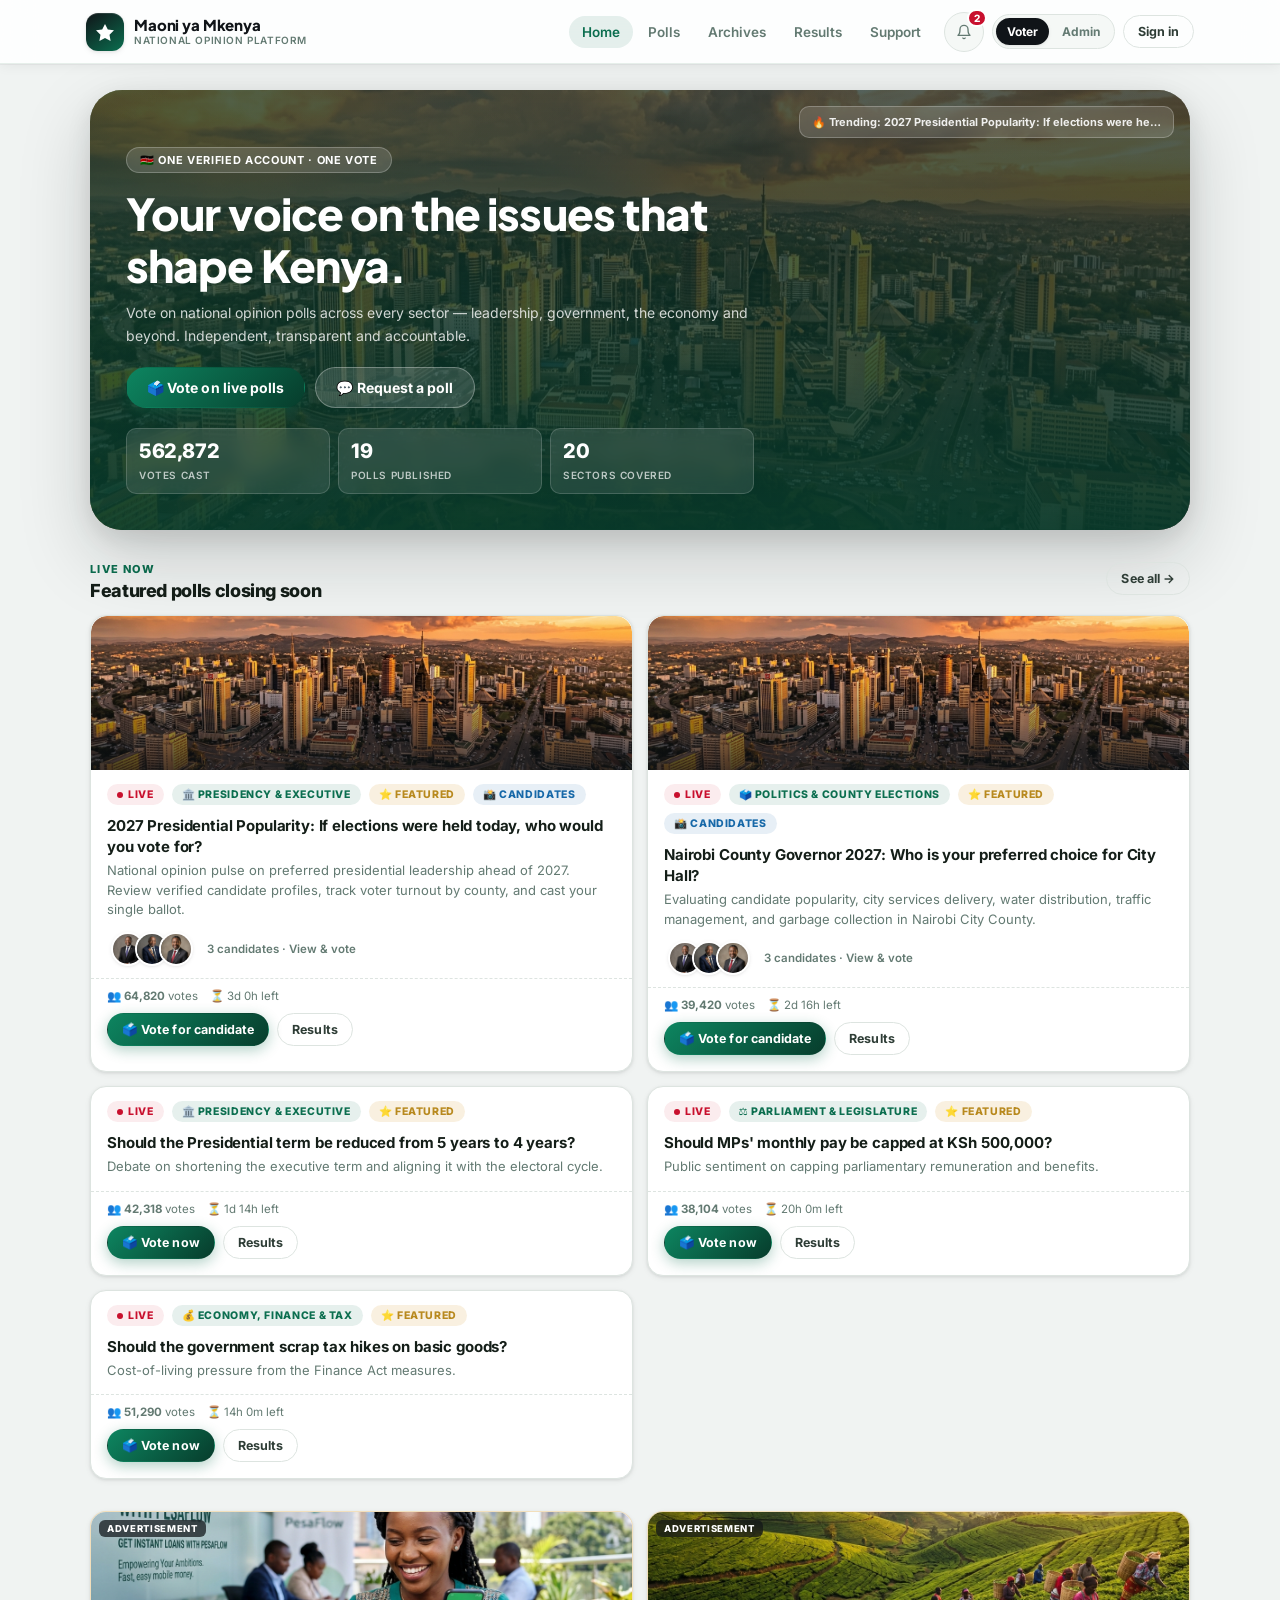
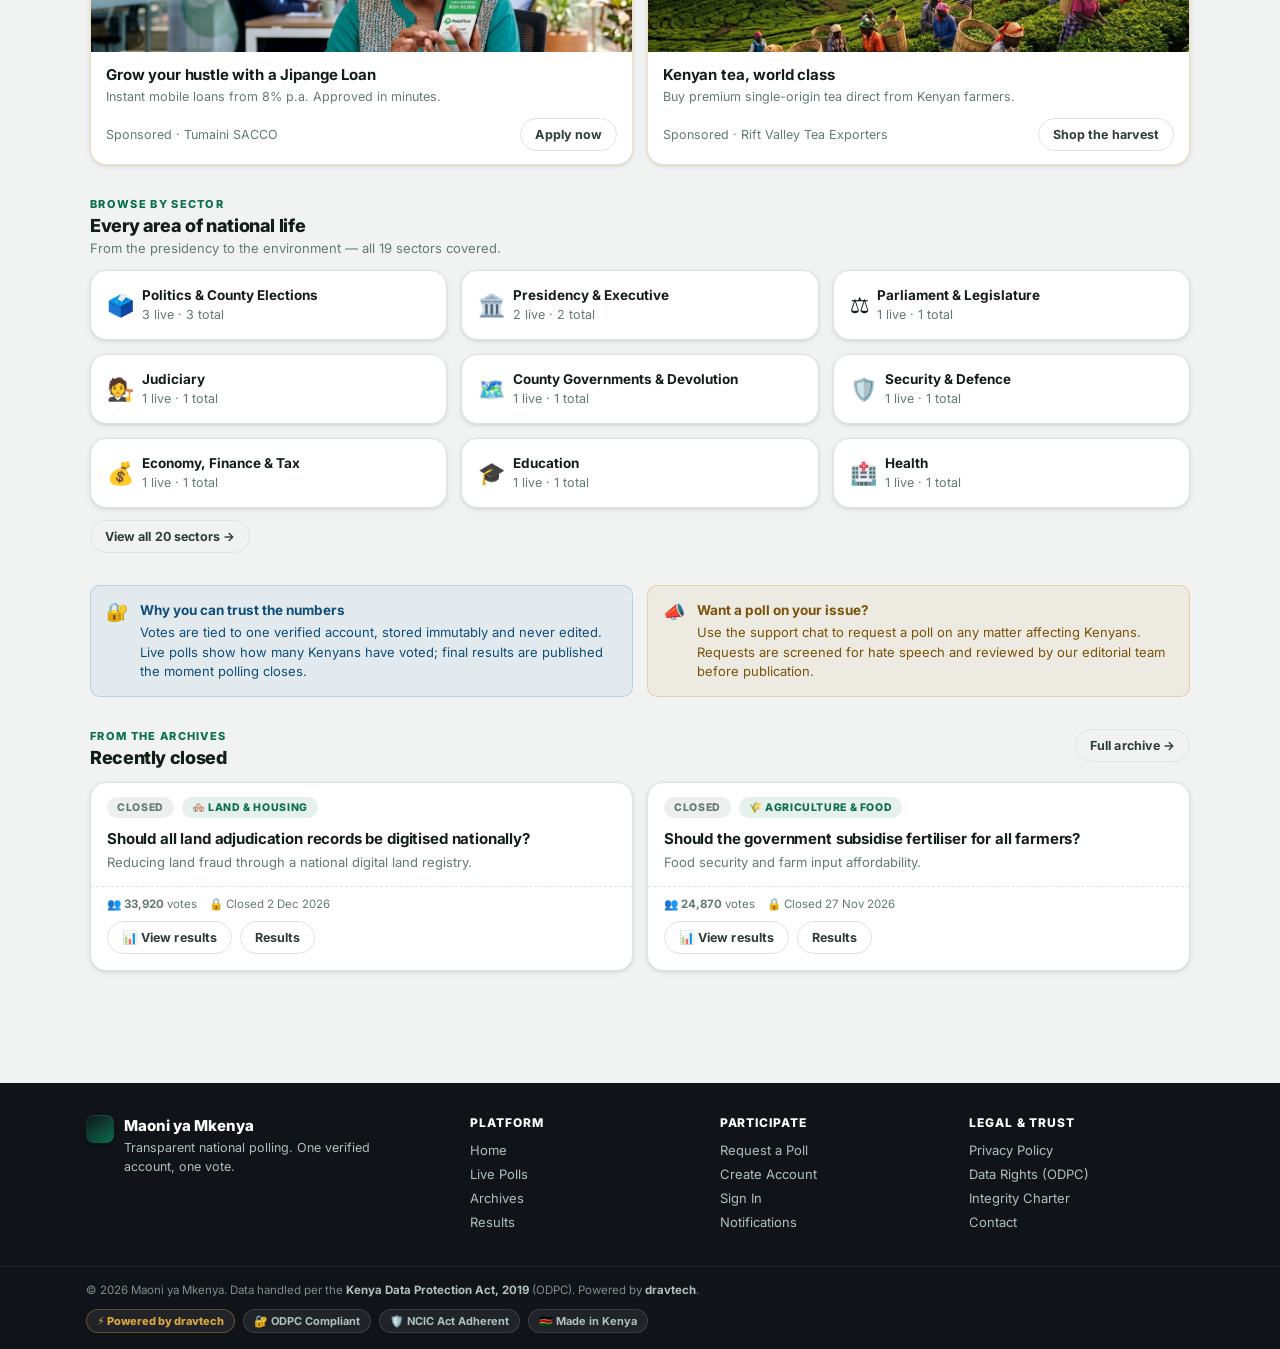
==== commit 3eefe5b7: "feat: add Politics & County Elections sector, add county candidate polls, and add powered by dravtec" ====
--- a/index.html
+++ b/index.html
@@ -127,8 +127,9 @@
     </div>
     <div class="footer-bottom">
       <div class="footer-bottom-inner">
-        <p>© 2026 Maoni ya Mkenya. Data handled per the <strong>Kenya Data Protection Act, 2019</strong> (ODPC).</p>
+        <p>© 2026 Maoni ya Mkenya. Data handled per the <strong>Kenya Data Protection Act, 2019</strong> (ODPC). Powered by <strong>dravtech</strong>.</p>
         <div class="footer-badges">
+          <span class="footer-badge" style="color:#d9a441;border-color:rgba(217,164,65,.35);font-weight:800">⚡ Powered by dravtech</span>
           <span class="footer-badge">🔐 ODPC Compliant</span>
           <span class="footer-badge">🛡️ NCIC Act Adherent</span>
           <span class="footer-badge">🇰🇪 Made in Kenya</span>
